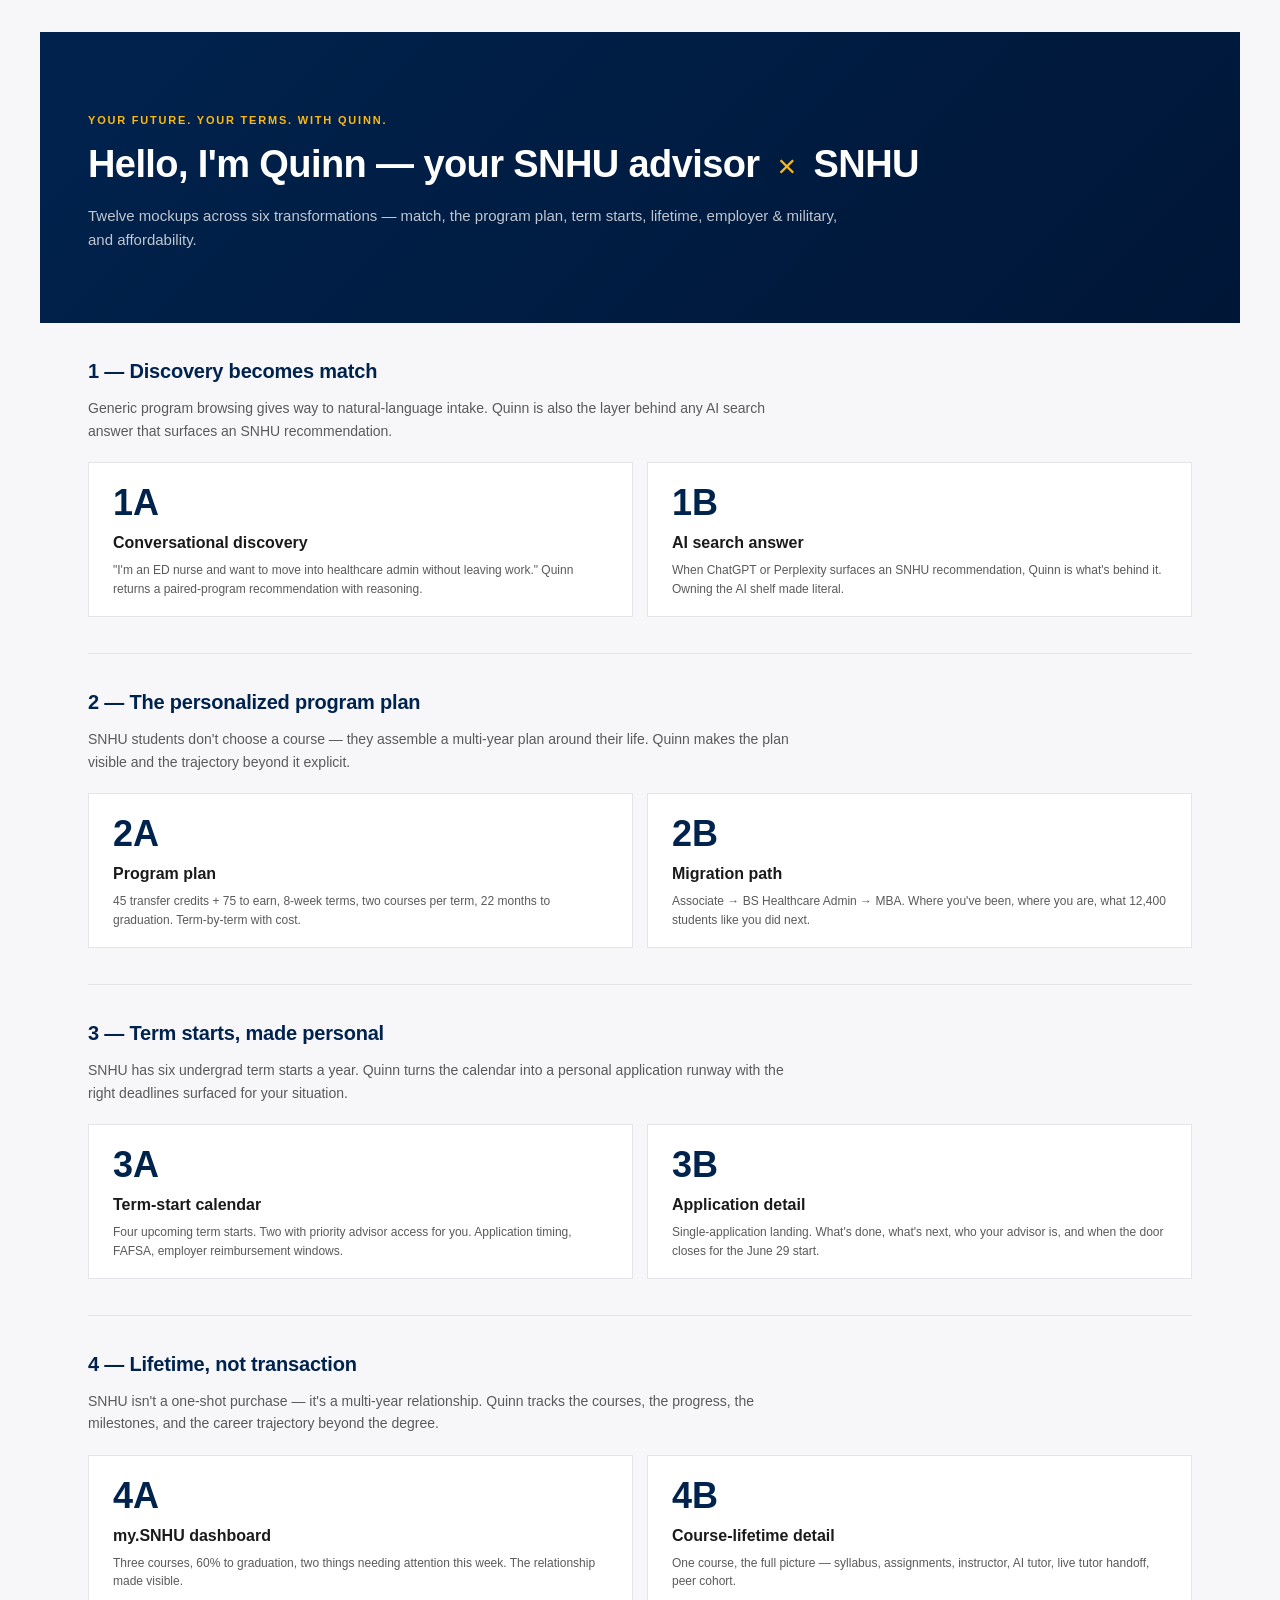
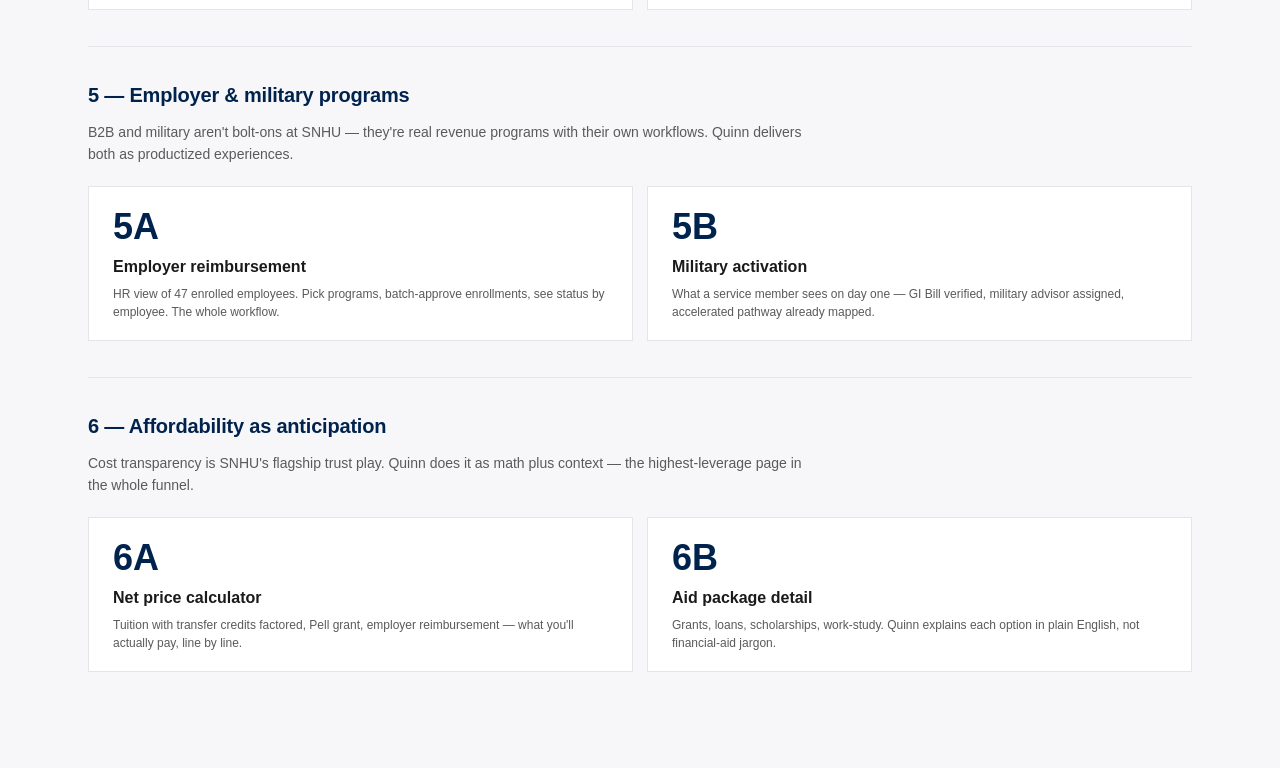
==== index.html @ 68af613b "Initial commit" ====
<!DOCTYPE html>
<html lang="en">
<head>
  <meta charset="UTF-8">
  <meta name="viewport" content="width=device-width, initial-scale=1.0">
  <title>Quinn × SNHU — Editable Mockups</title>
  <link rel="icon" type="image/x-icon" href="images/favicon.ico">
  <link rel="stylesheet" href="styles.css">
</head>
<body>
  <div class="index-hero">
    <div class="index-tagline">Your future. Your terms. With Quinn.</div>
    <h1>Hello, I'm Quinn — your SNHU advisor <span class="accent">×</span> SNHU</h1>
    <p>Twelve mockups across six transformations — match, the program plan, term starts, lifetime, employer & military, and affordability.</p>
  </div>

  <div class="index-grid">
    <div class="index-section">
      <h2>1 — Discovery becomes match</h2>
      <p class="lede">Generic program browsing gives way to natural-language intake. Quinn is also the layer behind any AI search answer that surfaces an SNHU recommendation.</p>
      <div class="index-pair">
        <a href="01a-conversational-discovery.html" class="index-card">
          <div class="num">1A</div>
          <div class="name">Conversational discovery</div>
          <p class="desc">"I'm an ED nurse and want to move into healthcare admin without leaving work." Quinn returns a paired-program recommendation with reasoning.</p>
        </a>
        <a href="01b-ai-search-answer.html" class="index-card">
          <div class="num">1B</div>
          <div class="name">AI search answer</div>
          <p class="desc">When ChatGPT or Perplexity surfaces an SNHU recommendation, Quinn is what's behind it. Owning the AI shelf made literal.</p>
        </a>
      </div>
    </div>

    <div class="index-section">
      <h2>2 — The personalized program plan</h2>
      <p class="lede">SNHU students don't choose a course — they assemble a multi-year plan around their life. Quinn makes the plan visible and the trajectory beyond it explicit.</p>
      <div class="index-pair">
        <a href="02a-program-plan.html" class="index-card">
          <div class="num">2A</div>
          <div class="name">Program plan</div>
          <p class="desc">45 transfer credits + 75 to earn, 8-week terms, two courses per term, 22 months to graduation. Term-by-term with cost.</p>
        </a>
        <a href="02b-migration-path.html" class="index-card">
          <div class="num">2B</div>
          <div class="name">Migration path</div>
          <p class="desc">Associate → BS Healthcare Admin → MBA. Where you've been, where you are, what 12,400 students like you did next.</p>
        </a>
      </div>
    </div>

    <div class="index-section">
      <h2>3 — Term starts, made personal</h2>
      <p class="lede">SNHU has six undergrad term starts a year. Quinn turns the calendar into a personal application runway with the right deadlines surfaced for your situation.</p>
      <div class="index-pair">
        <a href="03a-term-starts.html" class="index-card">
          <div class="num">3A</div>
          <div class="name">Term-start calendar</div>
          <p class="desc">Four upcoming term starts. Two with priority advisor access for you. Application timing, FAFSA, employer reimbursement windows.</p>
        </a>
        <a href="03b-application-detail.html" class="index-card">
          <div class="num">3B</div>
          <div class="name">Application detail</div>
          <p class="desc">Single-application landing. What's done, what's next, who your advisor is, and when the door closes for the June 29 start.</p>
        </a>
      </div>
    </div>

    <div class="index-section">
      <h2>4 — Lifetime, not transaction</h2>
      <p class="lede">SNHU isn't a one-shot purchase — it's a multi-year relationship. Quinn tracks the courses, the progress, the milestones, and the career trajectory beyond the degree.</p>
      <div class="index-pair">
        <a href="04a-my-snhu-dashboard.html" class="index-card">
          <div class="num">4A</div>
          <div class="name">my.SNHU dashboard</div>
          <p class="desc">Three courses, 60% to graduation, two things needing attention this week. The relationship made visible.</p>
        </a>
        <a href="04b-course-detail.html" class="index-card">
          <div class="num">4B</div>
          <div class="name">Course-lifetime detail</div>
          <p class="desc">One course, the full picture — syllabus, assignments, instructor, AI tutor, live tutor handoff, peer cohort.</p>
        </a>
      </div>
    </div>

    <div class="index-section">
      <h2>5 — Employer & military programs</h2>
      <p class="lede">B2B and military aren't bolt-ons at SNHU — they're real revenue programs with their own workflows. Quinn delivers both as productized experiences.</p>
      <div class="index-pair">
        <a href="05a-employer-program.html" class="index-card">
          <div class="num">5A</div>
          <div class="name">Employer reimbursement</div>
          <p class="desc">HR view of 47 enrolled employees. Pick programs, batch-approve enrollments, see status by employee. The whole workflow.</p>
        </a>
        <a href="05b-military-handoff.html" class="index-card">
          <div class="num">5B</div>
          <div class="name">Military activation</div>
          <p class="desc">What a service member sees on day one — GI Bill verified, military advisor assigned, accelerated pathway already mapped.</p>
        </a>
      </div>
    </div>

    <div class="index-section">
      <h2>6 — Affordability as anticipation</h2>
      <p class="lede">Cost transparency is SNHU's flagship trust play. Quinn does it as math plus context — the highest-leverage page in the whole funnel.</p>
      <div class="index-pair">
        <a href="06a-net-price-calculator.html" class="index-card">
          <div class="num">6A</div>
          <div class="name">Net price calculator</div>
          <p class="desc">Tuition with transfer credits factored, Pell grant, employer reimbursement — what you'll actually pay, line by line.</p>
        </a>
        <a href="06b-aid-package-detail.html" class="index-card">
          <div class="num">6B</div>
          <div class="name">Aid package detail</div>
          <p class="desc">Grants, loans, scholarships, work-study. Quinn explains each option in plain English, not financial-aid jargon.</p>
        </a>
      </div>
    </div>
  </div>
</body>
</html>
---- styles.css ----
/* ============================================================
   Quinn × SNHU — Editable Mockups
   Design system + page styles
   ============================================================ */

:root {
  /* Brand palette — Ink Blue primary, gold CTA accent */
  --snhu-ink:        #00234E;   /* primary — main nav bg */
  --snhu-ink-deep:   #001637;   /* hover, deep backgrounds */
  --snhu-blue:       #0A3370;   /* secondary blue — text accent, eyebrows */
  --snhu-gold:       #FDB913;   /* CTA */
  --snhu-gold-hover: #FDCB54;   /* CTA hover */
  --snhu-gold-soft:  #FFF5DA;   /* card tints */

  /* Neutrals */
  --text:        #1a1a1a;
  --text-muted:  #5a5a5a;
  --text-light:  #8c8c8c;
  --bg:          #ffffff;
  --bg-alt:      #f7f7fa;
  --bg-deep:     #ececf2;
  --border:      #e5e5e9;
  --border-strong: #c5c5cd;

  --font-display: "Inter", "Helvetica Neue", "Arial", system-ui, sans-serif;
  --font-body:    "Inter", "Helvetica Neue", "Arial", system-ui, sans-serif;
}

/* Inter via Google Fonts (single source) */
@import url('https://fonts.googleapis.com/css2?family=Inter:wght@400;500;600;700;800&display=swap');

* { box-sizing: border-box; }

body {
  margin: 0;
  font-family: var(--font-body);
  font-size: 14px;
  line-height: 1.5;
  color: var(--text);
  background: var(--bg-alt);
  -webkit-font-smoothing: antialiased;
  text-rendering: optimizeLegibility;
}

a { color: inherit; text-decoration: none; }

.mockup-stage {
  max-width: 1200px;
  margin: 32px auto;
  padding: 0 32px 80px;
}

.mockup-caption {
  font-family: var(--font-body);
  font-size: 13px;
  color: var(--text-muted);
  margin: 0 0 18px;
  letter-spacing: 0.1px;
  line-height: 1.6;
}
.mockup-caption strong { color: var(--text); font-weight: 700; }

/* ============================================================
   SNHU mock — the brand frame around each mockup
   ============================================================ */

.snhu-mock {
  background: var(--bg);
  border: 1px solid var(--border);
  overflow: hidden;
}

/* Top utility bar */
.snhu-util {
  background: #f3f3f7;
  padding: 6px 32px;
  display: flex;
  justify-content: flex-end;
  gap: 18px;
  font-size: 12px;
  color: var(--text-muted);
  border-bottom: 1px solid var(--border);
}
.snhu-util a { color: inherit; }

/* Main navigation */
.snhu-nav {
  display: flex;
  align-items: center;
  background: var(--snhu-ink);
  color: #fff;
  padding: 14px 32px;
}
.snhu-logo {
  font-family: var(--font-display);
  font-weight: 800;
  font-size: 17px;
  letter-spacing: 0.5px;
  color: #fff;
  margin-right: 48px;
  display: block;
}
.snhu-logo .accent { color: var(--snhu-gold); }

.snhu-nav-items {
  display: flex;
  gap: 28px;
  font-size: 13px;
  font-weight: 500;
  flex: 1;
}
.snhu-nav-items a {
  padding: 8px 0;
  position: relative;
}
.snhu-nav-items a.active::after,
.snhu-nav-items a:hover::after {
  content: "";
  position: absolute;
  left: 0; right: 0; bottom: 0;
  height: 2px;
  background: var(--snhu-gold);
}

.snhu-actions {
  display: flex;
  gap: 12px;
  align-items: center;
}
.snhu-actions a {
  font-size: 12px;
  color: #fff;
  padding: 8px 14px;
  border: 1px solid rgba(255,255,255,0.25);
}
.snhu-actions a.primary {
  background: var(--snhu-gold);
  border-color: var(--snhu-gold);
  color: var(--snhu-ink);
  font-weight: 700;
}

/* ============================================================
   Quinn brand language
   ============================================================ */

.ask-quinn {
  font-size: 11px;
  font-weight: 700;
  letter-spacing: 1.4px;
  text-transform: uppercase;
  color: var(--snhu-blue);
  display: inline-flex;
  align-items: center;
  gap: 8px;
}
.ask-quinn::before {
  content: "";
  width: 7px; height: 7px;
  background: var(--snhu-gold);
  display: inline-block;
}
.ask-quinn.on-dark { color: rgba(255,255,255,0.7); }

.quinn-tag {
  font-size: 11px;
  font-weight: 700;
  letter-spacing: 1.4px;
  text-transform: uppercase;
  color: var(--snhu-blue);
  display: inline-flex;
  align-items: center;
  gap: 8px;
}
.quinn-tag::before {
  content: "";
  width: 7px; height: 7px;
  background: var(--snhu-gold);
  display: inline-block;
}

.quinn-card {
  background: var(--snhu-gold-soft);
  border-left: 4px solid var(--snhu-gold);
  padding: 22px 28px;
  margin: 0 0 8px;
}
.quinn-card p {
  margin: 10px 0 0;
  font-size: 14px;
  line-height: 1.65;
  color: var(--text);
}

.quinn-input {
  display: flex;
  align-items: center;
  gap: 12px;
  background: #fff;
  border: 1px solid var(--border);
  padding: 14px 18px;
  font-size: 14px;
  color: var(--text);
}
.quinn-input .pin {
  width: 24px; height: 24px;
  background: var(--snhu-gold);
  color: var(--snhu-ink);
  font-weight: 800;
  display: inline-flex;
  align-items: center;
  justify-content: center;
  font-size: 13px;
  flex-shrink: 0;
}
.quinn-input .meta {
  margin-left: auto;
  font-size: 11px;
  color: var(--text-muted);
}

.quinn-ahead {
  font-size: 10px;
  font-weight: 700;
  letter-spacing: 2px;
  text-transform: uppercase;
  color: rgba(255,255,255,0.4);
  text-align: center;
  margin-top: 18px;
}

/* ============================================================
   Layout primitives
   ============================================================ */

.section {
  padding: 40px 32px;
}
.section-eyebrow {
  font-size: 11px;
  font-weight: 700;
  letter-spacing: 1.4px;
  text-transform: uppercase;
  color: var(--text-muted);
  margin-bottom: 8px;
}
h1 { font-family: var(--font-display); font-size: 36px; font-weight: 700; line-height: 1.1; letter-spacing: -0.5px; margin: 8px 0 16px; }
h2 { font-family: var(--font-display); font-size: 24px; font-weight: 700; line-height: 1.2; letter-spacing: -0.3px; margin: 6px 0 12px; }
h3 { font-family: var(--font-display); font-size: 18px; font-weight: 600; margin: 0 0 8px; letter-spacing: -0.2px; }
.lede { font-size: 15px; line-height: 1.6; color: var(--text-muted); max-width: 720px; }

/* SNHU hero treatment */
.snhu-hero {
  background: linear-gradient(135deg, var(--snhu-ink) 0%, var(--snhu-ink-deep) 100%);
  color: #fff;
  padding: 56px 32px 56px;
  text-align: center;
}
.snhu-hero h1 {
  font-family: var(--font-display);
  font-size: 38px;
  font-weight: 800;
  letter-spacing: -0.6px;
  line-height: 1.1;
  margin: 12px 0 14px;
  color: #fff;
}
.snhu-hero .sub {
  font-size: 15px;
  color: rgba(255,255,255,0.7);
  max-width: 620px;
  margin: 0 auto 28px;
  line-height: 1.6;
}

/* Chips (refine / quick-select) */
.chip {
  display: inline-block;
  padding: 8px 14px;
  font-size: 12px;
  color: var(--text);
  background: #fff;
  border: 1px solid var(--border-strong);
  margin: 0 4px 6px 0;
  cursor: default;
}
.chip:hover { border-color: var(--snhu-ink); }

/* Buttons */
.btn {
  display: inline-flex;
  align-items: center;
  justify-content: center;
  padding: 12px 22px;
  font-size: 13px;
  font-weight: 700;
  letter-spacing: 0.2px;
  background: var(--snhu-gold);
  color: var(--snhu-ink);
  border: 1px solid var(--snhu-gold);
  cursor: pointer;
  text-decoration: none;
  font-family: var(--font-display);
}
.btn:hover { background: var(--snhu-gold-hover); border-color: var(--snhu-gold-hover); }
.btn.full { width: 100%; }
.btn-outline {
  background: #fff;
  color: var(--snhu-ink);
  border: 1px solid var(--snhu-ink);
}
.btn-outline:hover {
  background: var(--snhu-ink);
  color: #fff;
}
.btn-ghost {
  background: transparent;
  color: var(--snhu-blue);
  border: 1px solid var(--border-strong);
}
.btn-ghost:hover {
  border-color: var(--snhu-ink);
  color: var(--snhu-ink);
}

/* Badges */
.badge {
  display: inline-block;
  padding: 4px 10px;
  font-size: 10px;
  font-weight: 700;
  letter-spacing: 1.2px;
  text-transform: uppercase;
  background: var(--snhu-ink);
  color: #fff;
  position: absolute;
  top: 14px; left: 14px;
}
.badge.outline {
  background: #fff;
  color: var(--snhu-ink);
  border: 1px solid var(--snhu-ink);
}
.badge.gold {
  background: var(--snhu-gold);
  color: var(--snhu-ink);
}

/* ============================================================
   Program cards (the SNHU equivalent of product cards)
   ============================================================ */

.program-grid {
  display: grid;
  grid-template-columns: repeat(3, 1fr);
  gap: 18px;
  padding: 24px 32px;
}
.program-card {
  background: #fff;
  border: 1px solid var(--border);
  display: flex;
  flex-direction: column;
  position: relative;
}
.program-card.featured { border-color: var(--snhu-ink); border-width: 2px; }
.program-img {
  aspect-ratio: 16/10;
  background: var(--bg-deep);
  display: flex;
  align-items: center;
  justify-content: center;
  position: relative;
  overflow: hidden;
}
.program-body {
  padding: 18px 18px 14px;
  flex: 1;
}
.program-eyebrow {
  font-size: 11px;
  font-weight: 600;
  letter-spacing: 1px;
  text-transform: uppercase;
  color: var(--snhu-blue);
  margin-bottom: 6px;
}
.program-name {
  font-family: var(--font-display);
  font-size: 16px;
  font-weight: 700;
  letter-spacing: -0.2px;
  margin: 0 0 8px;
  line-height: 1.25;
}
.program-specs {
  font-size: 12px;
  color: var(--text-muted);
  line-height: 1.5;
  margin-bottom: 12px;
}
.program-stats {
  display: flex;
  gap: 18px;
  padding-top: 12px;
  border-top: 1px solid var(--border);
  margin-top: auto;
  font-size: 11px;
}
.program-stats div { line-height: 1.3; }
.program-stats .label { color: var(--text-muted); font-size: 10px; letter-spacing: 0.8px; text-transform: uppercase; margin-bottom: 2px; }
.program-stats .val { font-weight: 700; font-size: 13px; color: var(--text); }
.program-footer {
  padding: 0 18px 18px;
}

/* ============================================================
   Plan / timeline / journey
   ============================================================ */

.plan-grid {
  display: grid;
  grid-template-columns: 200px 1fr;
  gap: 24px;
  padding: 32px;
  border-top: 1px solid var(--border);
}
.plan-side {
  position: sticky;
  top: 20px;
}
.plan-term {
  border-left: 3px solid var(--border);
  padding-left: 22px;
  margin-bottom: 28px;
  position: relative;
}
.plan-term::before {
  content: ""; width: 13px; height: 13px;
  border-radius: 50%; background: #fff;
  border: 2px solid var(--border-strong);
  position: absolute; left: -8px; top: 4px;
}
.plan-term.now { border-color: var(--snhu-ink); }
.plan-term.now::before { background: var(--snhu-gold); border-color: var(--snhu-ink); }
.plan-term.done { opacity: 0.55; }
.plan-term.done::before { background: var(--snhu-ink); border-color: var(--snhu-ink); }
.plan-term h4 { font-family: var(--font-display); font-size: 15px; margin: 0 0 4px; }
.plan-term .when { font-size: 11px; font-weight: 600; letter-spacing: 1px; text-transform: uppercase; color: var(--text-muted); margin-bottom: 8px; }
.plan-term .courses { font-size: 13px; color: var(--text); line-height: 1.55; }
.plan-term .cost { font-size: 12px; color: var(--text-muted); margin-top: 4px; }

.timeline {
  display: grid;
  grid-template-columns: repeat(4, 1fr);
  border-top: 1px solid var(--border);
  border-bottom: 1px solid var(--border);
}
.timeline-step {
  padding: 28px 24px;
  border-right: 1px solid var(--border);
  position: relative;
}
.timeline-step:last-child { border-right: none; }
.timeline-step .dot {
  width: 11px; height: 11px; border-radius: 50%;
  background: #fff; border: 2px solid var(--border-strong);
  margin-bottom: 14px;
}
.timeline-step.done .dot { background: var(--snhu-ink); border-color: var(--snhu-ink); }
.timeline-step.now .dot { background: var(--snhu-gold); border-color: var(--snhu-ink); width: 13px; height: 13px; }
.timeline-step .yr {
  font-size: 11px;
  font-weight: 700;
  letter-spacing: 1.2px;
  text-transform: uppercase;
  color: var(--text-muted);
  margin-bottom: 6px;
}
.timeline-step h4 {
  font-family: var(--font-display);
  font-size: 15px;
  margin: 0 0 8px;
  line-height: 1.3;
}
.timeline-step .desc {
  font-size: 12px;
  color: var(--text-muted);
  line-height: 1.55;
}
.timeline-step .salary {
  font-family: var(--font-display);
  font-weight: 700;
  font-size: 14px;
  color: var(--snhu-ink);
  margin-top: 10px;
}

/* ============================================================
   Term-start drop calendar
   ============================================================ */

.terms-feed {
  display: flex;
  flex-direction: column;
}
.term-row {
  display: grid;
  grid-template-columns: 160px 1fr 200px;
  gap: 24px;
  align-items: center;
  padding: 22px 32px;
  border-top: 1px solid var(--border);
}
.term-row:first-child { border-top: none; }
.term-img {
  aspect-ratio: 4/3;
  background: var(--bg-deep);
  display: flex; align-items: center; justify-content: center;
  font-family: var(--font-display);
  font-weight: 700;
}
.term-body .when {
  font-size: 11px; font-weight: 700; letter-spacing: 1.2px; text-transform: uppercase; color: var(--snhu-blue);
  margin-bottom: 6px;
}
.term-body h3 { margin: 0 0 8px; }
.term-body .desc { font-size: 13px; color: var(--text-muted); line-height: 1.55; }
.term-body .ed { font-size: 11px; color: var(--text-muted); margin-top: 6px; letter-spacing: 0.3px; }
.term-action {
  text-align: right;
}
.term-action .countdown {
  font-family: var(--font-display);
  font-weight: 800;
  font-size: 26px;
  line-height: 1;
  color: var(--snhu-ink);
}
.term-action .countdown-label {
  font-size: 10px;
  font-weight: 700;
  letter-spacing: 1.2px;
  text-transform: uppercase;
  color: var(--text-muted);
  margin: 4px 0 12px;
}

/* ============================================================
   Stats and tiles
   ============================================================ */

.stat-bar {
  display: grid;
  grid-template-columns: repeat(4, 1fr);
  border-bottom: 1px solid var(--border);
}
.stat-tile {
  padding: 24px;
  border-right: 1px solid var(--border);
  text-align: left;
}
.stat-tile:last-child { border-right: none; }
.stat-tile .num {
  font-family: var(--font-display);
  font-size: 30px;
  font-weight: 800;
  letter-spacing: -0.5px;
  line-height: 1;
  color: var(--snhu-ink);
}
.stat-tile .label {
  font-size: 11px;
  font-weight: 600;
  letter-spacing: 1px;
  text-transform: uppercase;
  color: var(--text-muted);
  margin-top: 8px;
}

/* ============================================================
   Cart / attach / aid package
   ============================================================ */

.cart-line {
  display: grid;
  grid-template-columns: 80px 1fr auto;
  gap: 18px;
  align-items: center;
  padding: 18px 0;
  border-bottom: 1px solid var(--border);
}
.cart-thumb {
  aspect-ratio: 1 / 1;
  background: var(--bg-deep);
  display: flex; align-items: center; justify-content: center;
}
.cart-line .name { font-family: var(--font-display); font-weight: 700; font-size: 15px; margin-bottom: 4px; }
.cart-line .specs { font-size: 12px; color: var(--text-muted); }
.cart-line .price { font-family: var(--font-display); font-weight: 700; font-size: 16px; color: var(--snhu-ink); }

.attach-math {
  background: var(--snhu-ink);
  color: #fff;
  padding: 22px 24px;
  display: flex;
  gap: 22px;
  align-items: center;
  border-radius: 0;
  margin: 8px 0 20px;
}
.attach-math .stat {
  font-family: var(--font-display);
  font-weight: 800;
  font-size: 30px;
  line-height: 1;
  flex-shrink: 0;
}
.attach-math .stat .small {
  display: block;
  font-size: 10px;
  font-weight: 600;
  letter-spacing: 1.2px;
  text-transform: uppercase;
  color: rgba(255,255,255,0.6);
  margin-top: 6px;
}
.attach-math p {
  margin: 0;
  font-size: 13px;
  line-height: 1.55;
  color: rgba(255,255,255,0.85);
}

.attach-row {
  display: grid;
  grid-template-columns: repeat(3, 1fr);
  gap: 14px;
}
.attach-card {
  display: grid;
  grid-template-columns: 70px 1fr auto;
  gap: 14px;
  align-items: center;
  padding: 14px;
  border: 1px solid var(--border);
  background: #fff;
}
.attach-card .name { font-family: var(--font-display); font-weight: 600; font-size: 13px; line-height: 1.3; }
.attach-card .price { font-size: 12px; color: var(--text-muted); margin-top: 4px; }
.attach-card .add-btn {
  background: var(--snhu-ink);
  color: #fff;
  border: 0;
  width: 32px; height: 32px;
  font-size: 18px;
  cursor: pointer;
}
.attach-card .add-btn:hover { background: var(--snhu-ink-deep); }

.cart-total {
  display: flex;
  justify-content: space-between;
  align-items: center;
  padding: 24px 32px;
  background: var(--bg-alt);
  border-top: 1px solid var(--border);
}
.cart-total .label { font-size: 11px; font-weight: 700; letter-spacing: 1.2px; text-transform: uppercase; color: var(--text-muted); }
.cart-total .amount {
  font-family: var(--font-display);
  font-size: 30px;
  font-weight: 800;
  letter-spacing: -0.5px;
  line-height: 1;
  color: var(--snhu-ink);
}
.cart-total .savings {
  font-size: 12px;
  color: #2a7a4f;
  margin-top: 6px;
}

/* Aid package */
.aid-table {
  width: 100%;
  border-collapse: collapse;
  font-size: 13px;
}
.aid-table th, .aid-table td {
  text-align: left;
  padding: 14px 16px;
  border-bottom: 1px solid var(--border);
}
.aid-table th {
  font-size: 11px;
  font-weight: 700;
  letter-spacing: 1px;
  text-transform: uppercase;
  color: var(--text-muted);
  background: var(--bg-alt);
}
.aid-table tr.subtotal {
  background: var(--snhu-gold-soft);
  font-weight: 700;
}
.aid-table tr.total {
  background: var(--snhu-ink);
  color: #fff;
  font-weight: 800;
}
.aid-table tr.total td { border-bottom: 0; }
.aid-table .amt { font-family: var(--font-display); font-weight: 700; text-align: right; }
.aid-table .neg { color: #2a7a4f; }

/* ============================================================
   Tier table (corporate program)
   ============================================================ */

.tier-table {
  display: flex;
  flex-direction: column;
}
.tier-row {
  display: grid;
  grid-template-columns: 130px 1fr 100px 120px;
  gap: 24px;
  padding: 18px 32px;
  border-top: 1px solid var(--border);
  align-items: center;
}
.tier-row.head {
  font-size: 11px;
  font-weight: 700;
  letter-spacing: 1.2px;
  text-transform: uppercase;
  color: var(--text-muted);
  background: var(--bg-alt);
  border-top: none;
}
.tier-row .qty { font-family: var(--font-display); font-weight: 800; font-size: 18px; color: var(--snhu-ink); }
.tier-row .save {
  font-family: var(--font-display);
  font-weight: 700;
  color: #2a7a4f;
}

/* ============================================================
   Gift / handoff letter (military activation)
   ============================================================ */

.gift-letter {
  background: var(--snhu-gold-soft);
  border-top: 4px solid var(--snhu-gold);
  padding: 40px 48px;
  margin: 0;
}
.gift-letter .from {
  font-size: 11px;
  font-weight: 700;
  letter-spacing: 1.2px;
  text-transform: uppercase;
  color: var(--text-muted);
  margin-bottom: 8px;
}
.gift-letter h2 { margin-bottom: 18px; }
.gift-letter .body-text {
  font-size: 14px;
  line-height: 1.7;
  color: var(--text);
  max-width: 680px;
}
.gift-letter .signature {
  font-family: var(--font-display);
  font-weight: 600;
  margin-top: 24px;
  font-size: 14px;
}

.gift-actions {
  display: grid;
  grid-template-columns: repeat(3, 1fr);
  gap: 0;
  border-bottom: 1px solid var(--border);
}
.gift-action {
  padding: 28px;
  border-right: 1px solid var(--border);
}
.gift-action:last-child { border-right: none; }
.gift-action h4 {
  font-family: var(--font-display);
  font-weight: 700;
  font-size: 15px;
  margin: 0 0 8px;
}
.gift-action .desc {
  font-size: 12px;
  color: var(--text-muted);
  line-height: 1.55;
  margin-bottom: 16px;
}

/* Corporate steps */
.corp-hero {
  background: linear-gradient(135deg, var(--snhu-ink) 0%, var(--snhu-ink-deep) 100%);
  color: #fff;
  padding: 48px 32px;
}
.corp-hero h1 { color: #fff; margin: 12px 0 14px; }
.corp-hero .sub { font-size: 15px; color: rgba(255,255,255,0.7); max-width: 620px; line-height: 1.6; }

.corp-steps {
  display: grid;
  grid-template-columns: repeat(3, 1fr);
}
.corp-step {
  padding: 32px;
  border-right: 1px solid var(--border);
}
.corp-step:last-child { border-right: none; }
.corp-step .num {
  font-family: var(--font-display);
  font-size: 32px;
  font-weight: 800;
  color: var(--snhu-ink);
  margin-bottom: 12px;
  line-height: 1;
}
.corp-step h3 { font-size: 16px; margin-bottom: 8px; }
.corp-step .desc { font-size: 13px; color: var(--text-muted); line-height: 1.6; }

/* ============================================================
   Index page
   ============================================================ */

.index-hero {
  background: linear-gradient(135deg, var(--snhu-ink) 0%, var(--snhu-ink-deep) 100%);
  color: #fff;
  padding: 80px 48px 56px;
  max-width: 1200px;
  margin: 32px auto 0;
}
.index-tagline {
  font-size: 11px;
  font-weight: 700;
  letter-spacing: 1.8px;
  text-transform: uppercase;
  color: var(--snhu-gold);
  margin-bottom: 14px;
}
.index-hero h1 {
  font-family: var(--font-display);
  font-size: 38px;
  font-weight: 800;
  letter-spacing: -0.6px;
  line-height: 1.15;
  margin: 0 0 18px;
  color: #fff;
}
.index-hero h1 .accent {
  color: var(--snhu-gold);
  font-weight: 400;
  font-size: 32px;
  margin: 0 8px;
}
.index-hero p {
  font-size: 15px;
  color: rgba(255,255,255,0.75);
  max-width: 760px;
  line-height: 1.6;
}
.index-hero code {
  background: rgba(255,255,255,0.1);
  padding: 2px 8px;
  font-size: 13px;
  font-family: "SF Mono", Monaco, monospace;
}

.index-grid {
  max-width: 1200px;
  margin: 0 auto 60px;
  padding: 0 48px;
}
.index-section { padding: 36px 0; border-bottom: 1px solid var(--border); }
.index-section:last-child { border-bottom: none; }
.index-section h2 {
  font-family: var(--font-display);
  font-size: 20px;
  font-weight: 800;
  letter-spacing: -0.2px;
  margin: 0 0 6px;
  color: var(--snhu-ink);
}
.index-section .lede { font-size: 14px; max-width: 720px; margin-bottom: 20px; }
.index-pair {
  display: grid;
  grid-template-columns: 1fr 1fr;
  gap: 14px;
}
.index-card {
  display: block;
  background: #fff;
  border: 1px solid var(--border);
  padding: 22px 24px 18px;
  transition: border-color 0.15s;
  text-decoration: none;
  color: var(--text);
}
.index-card:hover { border-color: var(--snhu-ink); }
.index-card .num {
  font-family: var(--font-display);
  font-size: 36px;
  font-weight: 800;
  color: var(--snhu-ink);
  line-height: 1;
  margin-bottom: 10px;
}
.index-card .name {
  font-family: var(--font-display);
  font-weight: 700;
  font-size: 16px;
  margin-bottom: 6px;
}
.index-card .desc {
  font-size: 12px;
  color: var(--text-muted);
  line-height: 1.55;
  margin: 0;
}

/* ============================================================
   Image swap + edit-mode affordances (gated, see editor.js)
   ============================================================ */

.img-swap { position: relative; }
body.edit-mode .img-swap { cursor: pointer; }
.img-swap::after {
  content: "↑ click to replace";
  position: absolute;
  top: 8px; left: 8px;
  background: var(--snhu-ink);
  color: #fff;
  font-size: 10px;
  font-weight: 700;
  letter-spacing: 0.8px;
  padding: 4px 8px;
  opacity: 0;
  pointer-events: none;
  transition: opacity 0.15s;
  text-transform: uppercase;
}
body.edit-mode .img-swap:hover { outline: 2px solid var(--snhu-gold); outline-offset: -2px; }
body.edit-mode .img-swap:hover::after { opacity: 1; }

/* ============================================================
   Editor toolbar
   ============================================================ */

.editor-bar {
  position: fixed; top: 0; left: 0; right: 0;
  background: var(--snhu-ink);
  color: #fff;
  padding: 10px 24px;
  z-index: 1000;
  display: flex;
  align-items: center;
  gap: 14px;
  font-family: var(--font-body);
  font-size: 12px;
  box-shadow: 0 2px 8px rgba(0,35,78,0.2);
}
body.edit-mode { padding-top: 50px; }
.editor-bar a.back {
  color: rgba(255,255,255,0.7);
  text-decoration: none;
  font-size: 12px;
}
.editor-bar a.back:hover { color: #fff; }
.editor-bar .title {
  font-weight: 700;
  color: #fff;
  font-size: 12px;
  letter-spacing: 0.3px;
}
.editor-bar .spacer { flex: 1; }
.editor-bar .status {
  font-size: 11px; font-weight: 700;
  letter-spacing: 0.6px; text-transform: uppercase;
  color: rgba(255,255,255,0.7);
  padding: 4px 10px;
  min-height: 18px;
}
.editor-bar .status[data-kind="success"] { background: #1a3a1a; color: #fff; }
.editor-bar .status[data-kind="warn"] { background: var(--snhu-gold); color: var(--snhu-ink); }
.editor-bar .status[data-kind="info"] { background: rgba(255,255,255,0.12); color: #fff; }
.editor-bar button {
  background: transparent;
  color: #fff;
  border: 1px solid rgba(255,255,255,0.3);
  padding: 6px 12px;
  font-size: 11px;
  font-weight: 600;
  cursor: pointer;
  font-family: var(--font-body);
}
.editor-bar button:hover { border-color: #fff; }
.editor-bar button.primary {
  background: var(--snhu-gold);
  color: var(--snhu-ink);
  border-color: var(--snhu-gold);
}
.editor-bar button.primary:hover { background: var(--snhu-gold-hover); border-color: var(--snhu-gold-hover); }
.editor-bar .hint {
  font-size: 10px;
  color: rgba(255,255,255,0.5);
  letter-spacing: 0.3px;
}

/* Misc */
.rule { border: 0; border-top: 1px solid var(--border); margin: 0; }

@media (max-width: 800px) {
  .mockup-stage { padding: 0 16px 60px; margin: 16px auto; }
  .snhu-nav { padding: 12px 16px; flex-wrap: wrap; }
  .snhu-nav-items { display: none; }
  .snhu-logo { font-size: 15px; margin-right: 0; }
  .program-grid, .corp-steps, .attach-row, .gift-actions, .timeline { grid-template-columns: 1fr; }
  .stat-bar { grid-template-columns: 1fr 1fr; }
  .term-row { grid-template-columns: 1fr; }
  .plan-grid { grid-template-columns: 1fr; }
  .tier-row { grid-template-columns: 1fr; gap: 8px; padding: 14px 16px; }
  h1, .snhu-hero h1 { font-size: 26px; }
  h2 { font-size: 20px; }
  .index-hero { padding: 48px 24px 36px; }
  .index-pair { grid-template-columns: 1fr; }
}
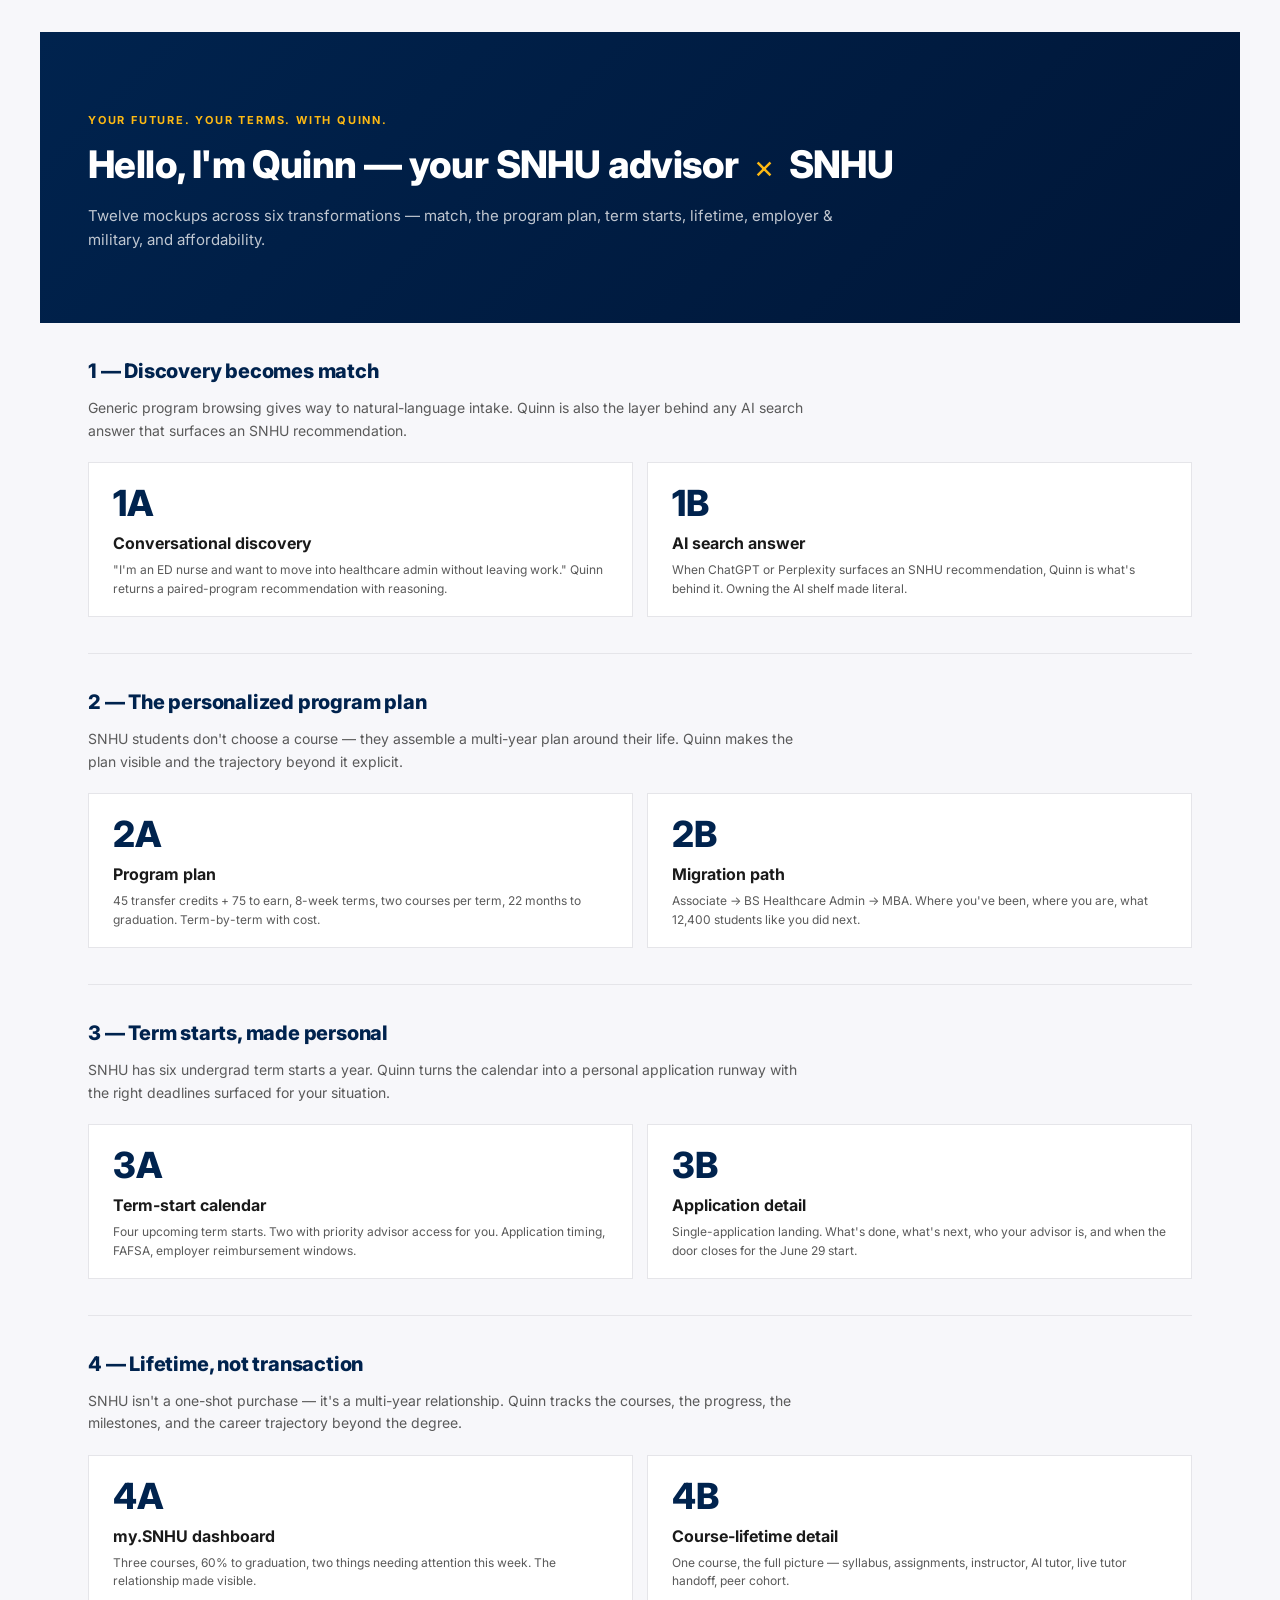
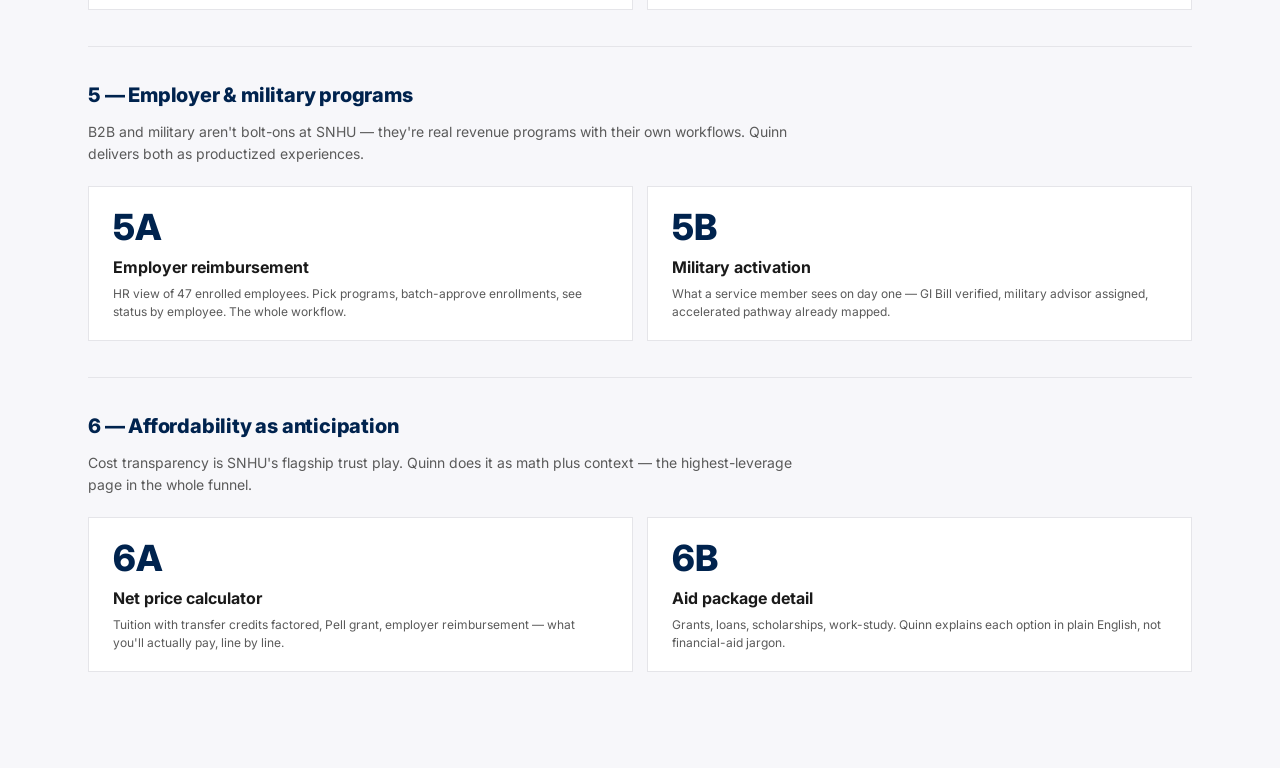
==== commit ee09b321: "Use SNHU favicon and load Inter from Google Fonts" ====
--- a/index.html
+++ b/index.html
@@ -3,8 +3,11 @@
 <head>
   <meta charset="UTF-8">
   <meta name="viewport" content="width=device-width, initial-scale=1.0">
-  <title>Quinn × SNHU — Editable Mockups</title>
-  <link rel="icon" type="image/x-icon" href="images/favicon.ico">
+  <title>Quinn × SNHU — Quinn, the SNHU AI Concierge Mockups</title>
+  <link rel="icon" type="image/x-icon" href="https://www.snhu.edu/assets/img/favicon.ico">
+  <link rel="preconnect" href="https://fonts.googleapis.com">
+  <link rel="preconnect" href="https://fonts.gstatic.com" crossorigin>
+  <link rel="stylesheet" href="https://fonts.googleapis.com/css2?family=Inter:wght@100..900&display=swap">
   <link rel="stylesheet" href="styles.css">
 </head>
 <body>
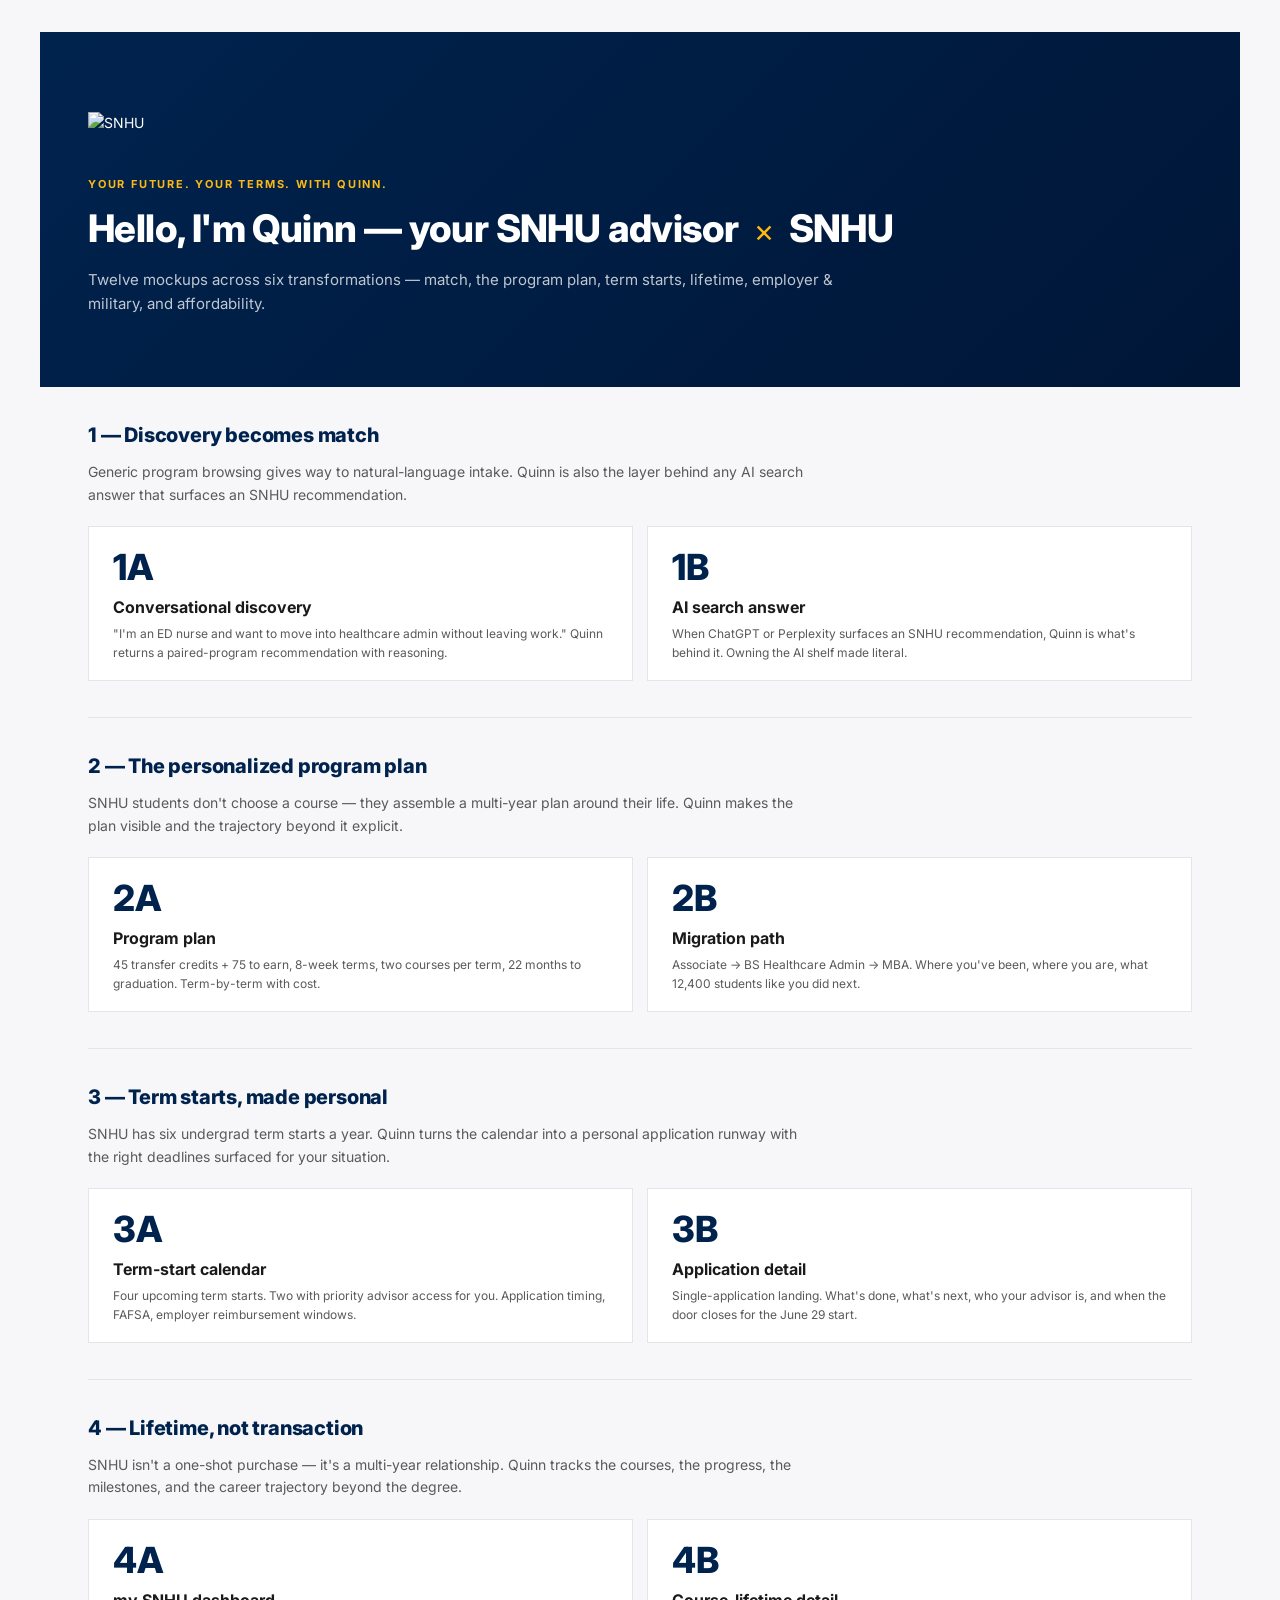
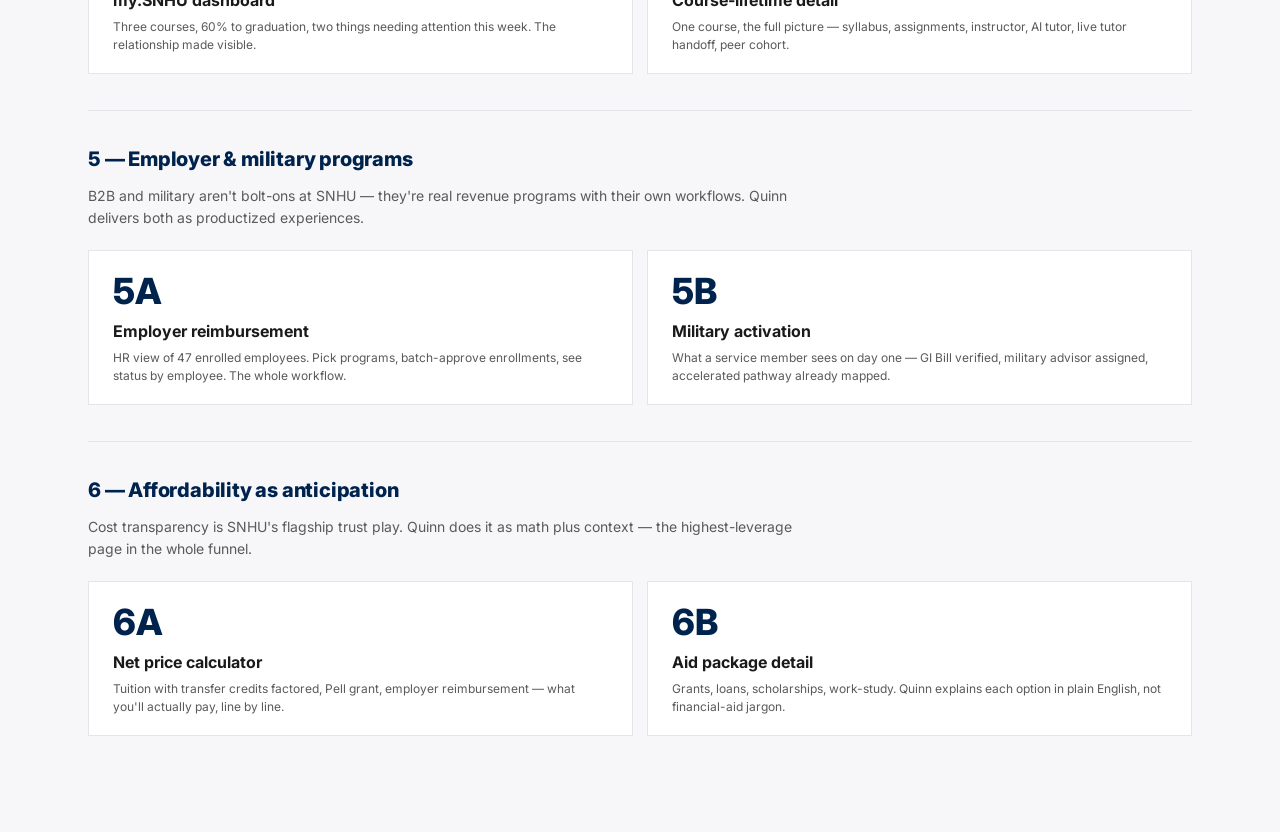
==== commit 5aec45c2: "Add SNHU logo to index hero header" ====
--- a/index.html
+++ b/index.html
@@ -12,6 +12,7 @@
 </head>
 <body>
   <div class="index-hero">
+    <img src="https://www.snhu.edu/-/media/images/logos/snhu-logos/snhu-desktop-header.svg" alt="SNHU" class="index-hero-logo">
     <div class="index-tagline">Your future. Your terms. With Quinn.</div>
     <h1>Hello, I'm Quinn — your SNHU advisor <span class="accent">×</span> SNHU</h1>
     <p>Twelve mockups across six transformations — match, the program plan, term starts, lifetime, employer & military, and affordability.</p>
--- a/styles.css
+++ b/styles.css
@@ -840,6 +840,12 @@
   padding: 80px 48px 56px;
   max-width: 1200px;
   margin: 32px auto 0;
+}
+.index-hero-logo {
+  display: block;
+  height: 36px;
+  width: auto;
+  margin-bottom: 28px;
 }
 .index-tagline {
   font-size: 11px;
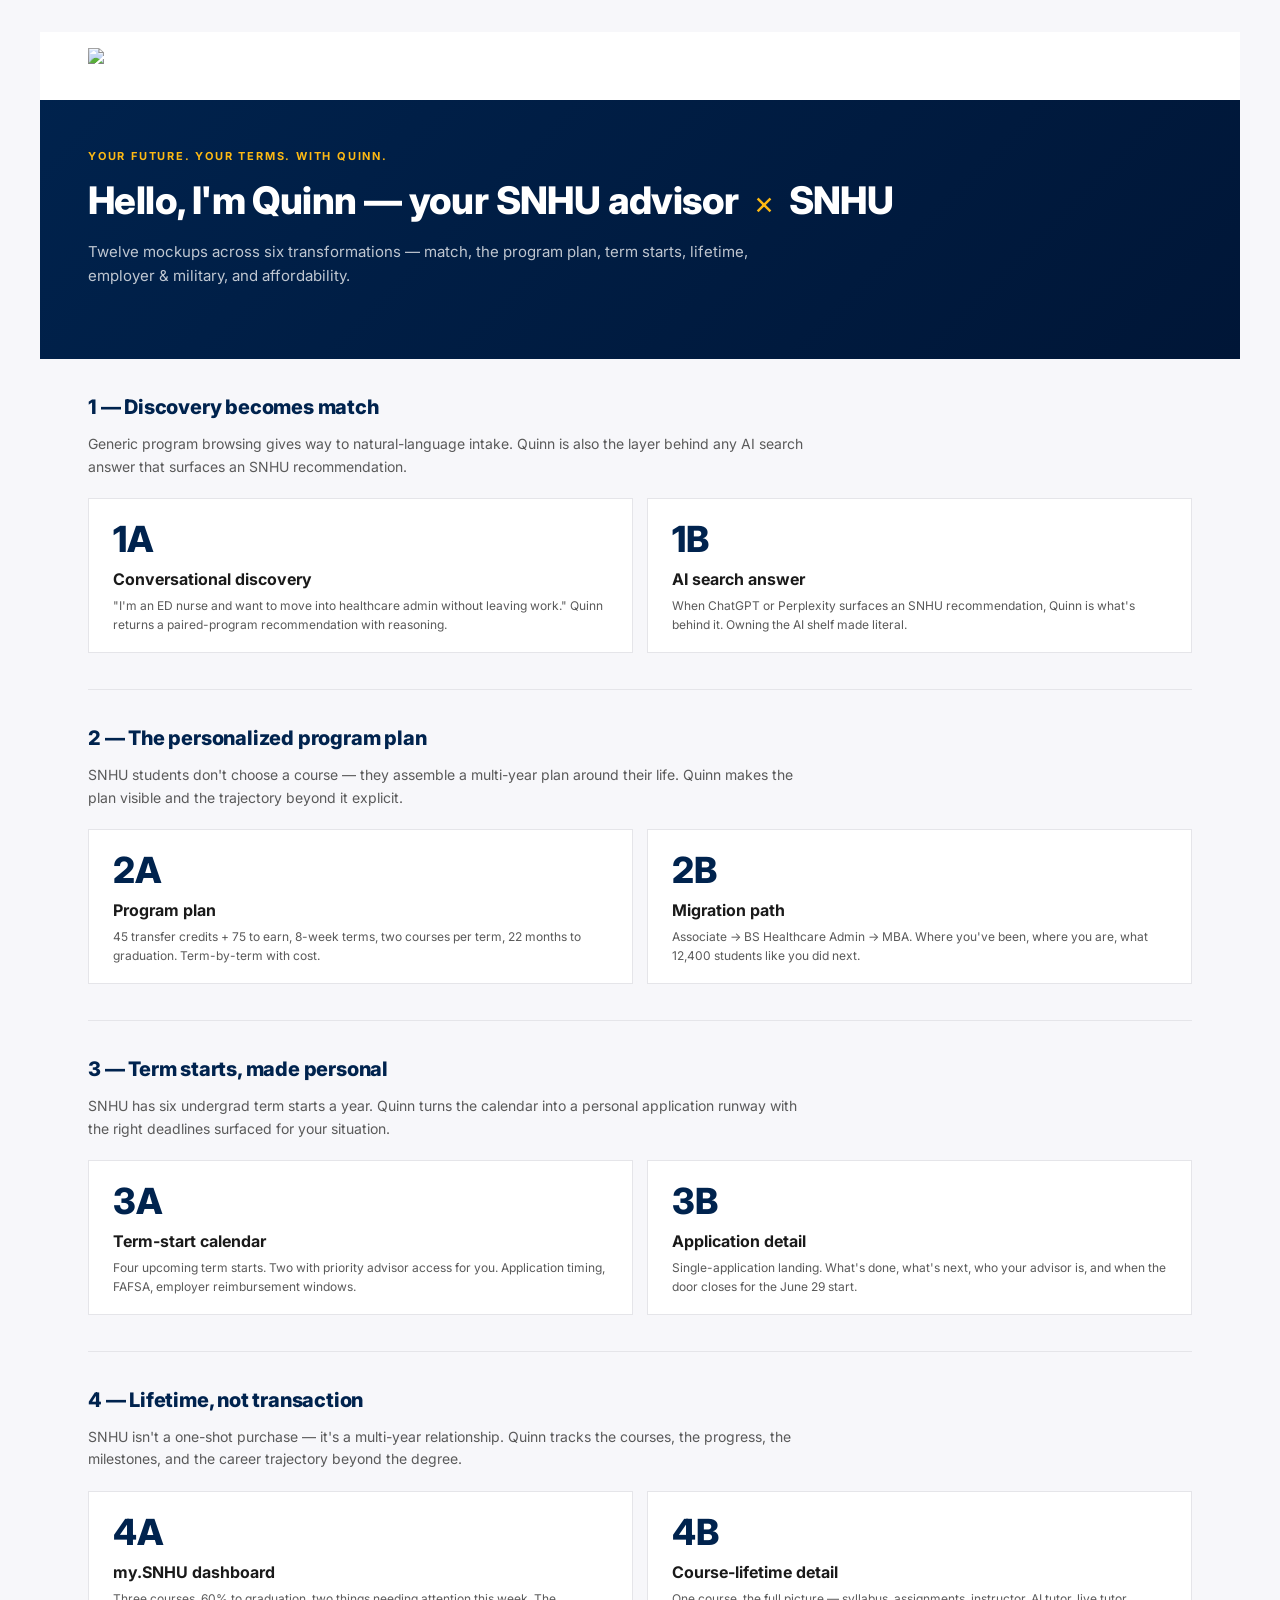
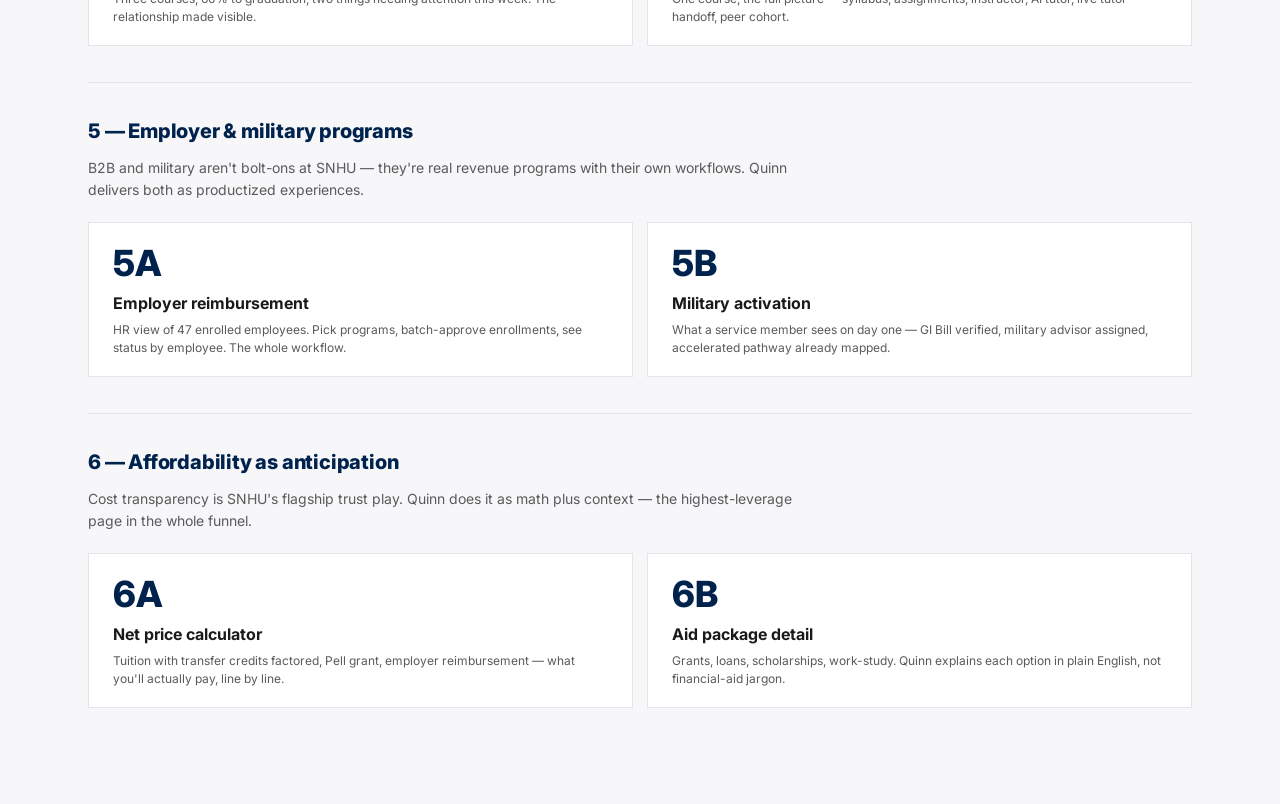
==== commit df0d6d5a: "White header bar for SNHU logo above blue hero content" ====
--- a/index.html
+++ b/index.html
@@ -12,7 +12,9 @@
 </head>
 <body>
   <div class="index-hero">
-    <img src="https://www.snhu.edu/-/media/images/logos/snhu-logos/snhu-desktop-header.svg" alt="SNHU" class="index-hero-logo">
+    <div class="index-hero-bar">
+      <img src="https://www.snhu.edu/-/media/images/logos/snhu-logos/snhu-desktop-header.svg" alt="SNHU" class="index-hero-logo">
+    </div>
     <div class="index-tagline">Your future. Your terms. With Quinn.</div>
     <h1>Hello, I'm Quinn — your SNHU advisor <span class="accent">×</span> SNHU</h1>
     <p>Twelve mockups across six transformations — match, the program plan, term starts, lifetime, employer & military, and affordability.</p>
--- a/styles.css
+++ b/styles.css
@@ -837,15 +837,27 @@
 .index-hero {
   background: linear-gradient(135deg, var(--snhu-ink) 0%, var(--snhu-ink-deep) 100%);
   color: #fff;
-  padding: 80px 48px 56px;
+  padding: 0 0 56px;
   max-width: 1200px;
   margin: 32px auto 0;
+  overflow: hidden;
+}
+.index-hero-bar {
+  background: #fff;
+  padding: 16px 48px;
+  margin-bottom: 48px;
 }
 .index-hero-logo {
   display: block;
   height: 36px;
   width: auto;
-  margin-bottom: 28px;
+}
+.index-tagline,
+.index-hero h1,
+.index-hero p,
+.index-hero code {
+  padding-left: 48px;
+  padding-right: 48px;
 }
 .index-tagline {
   font-size: 11px;
